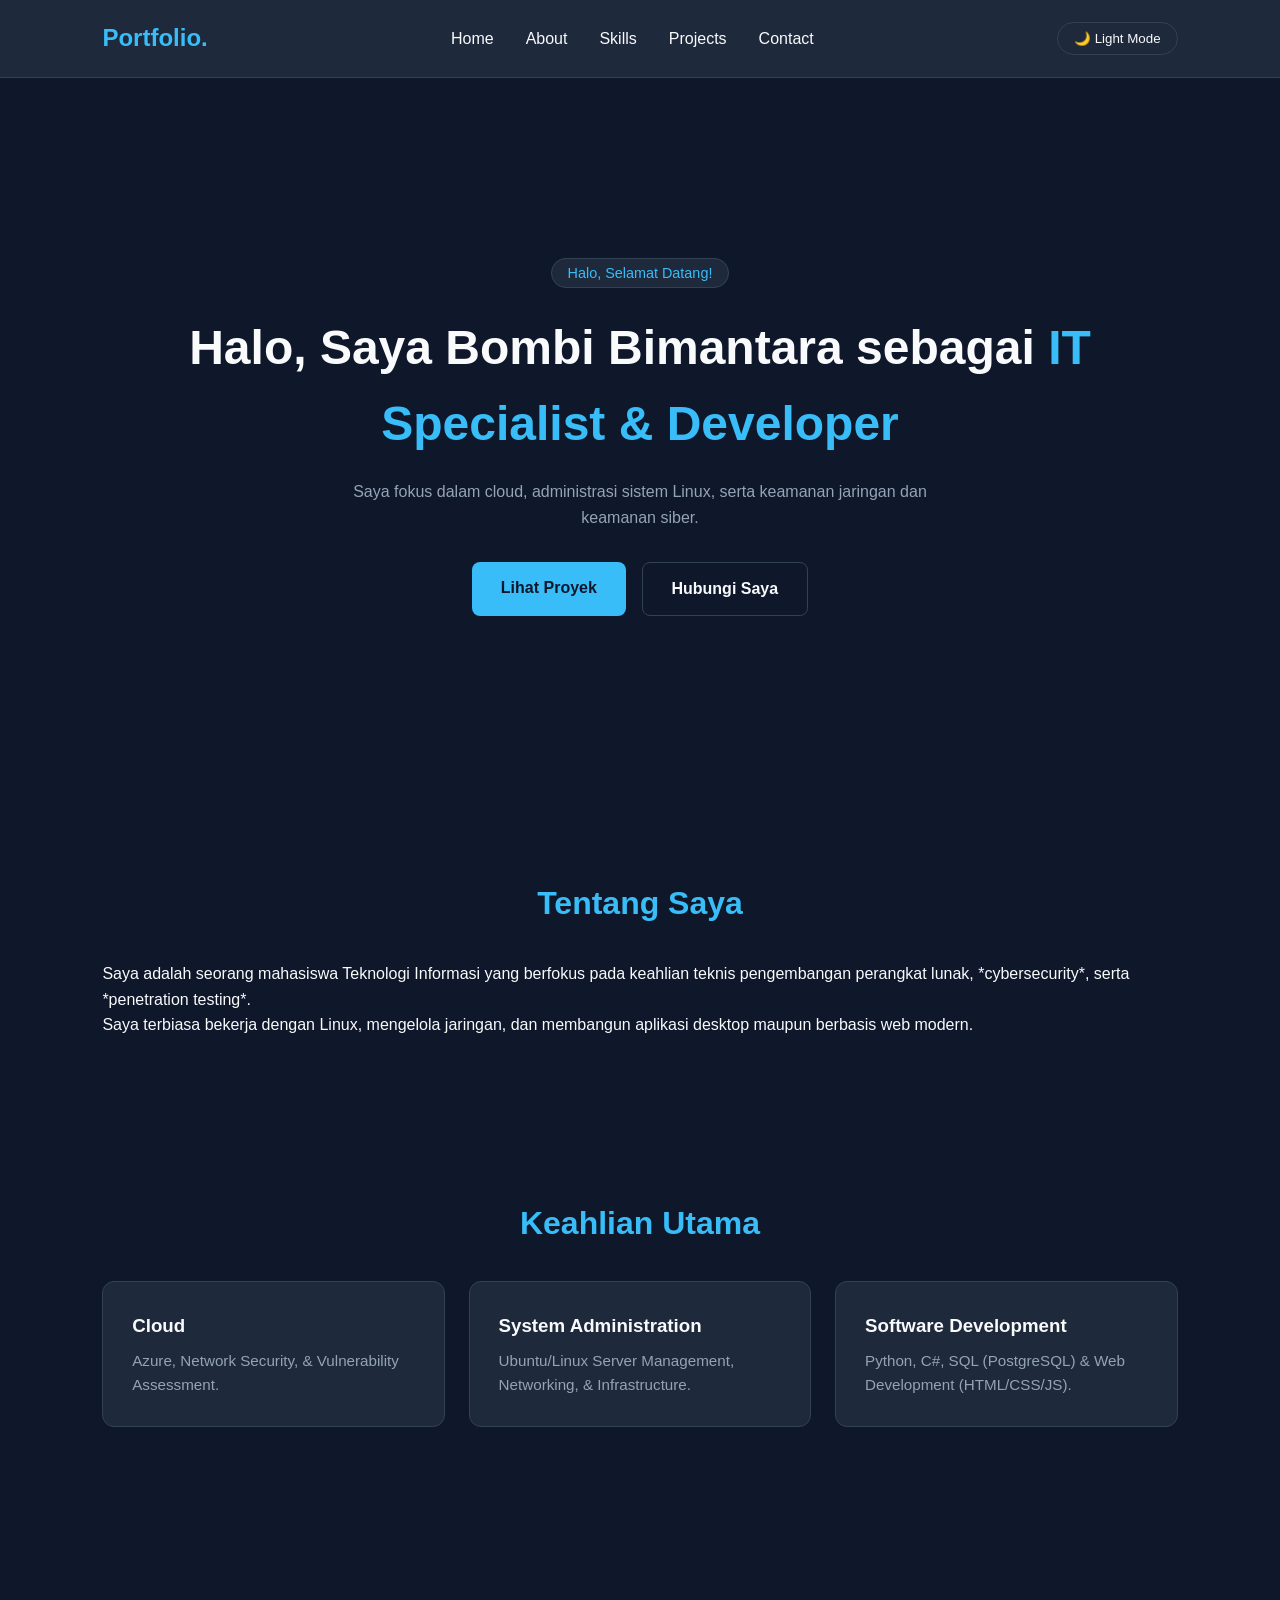
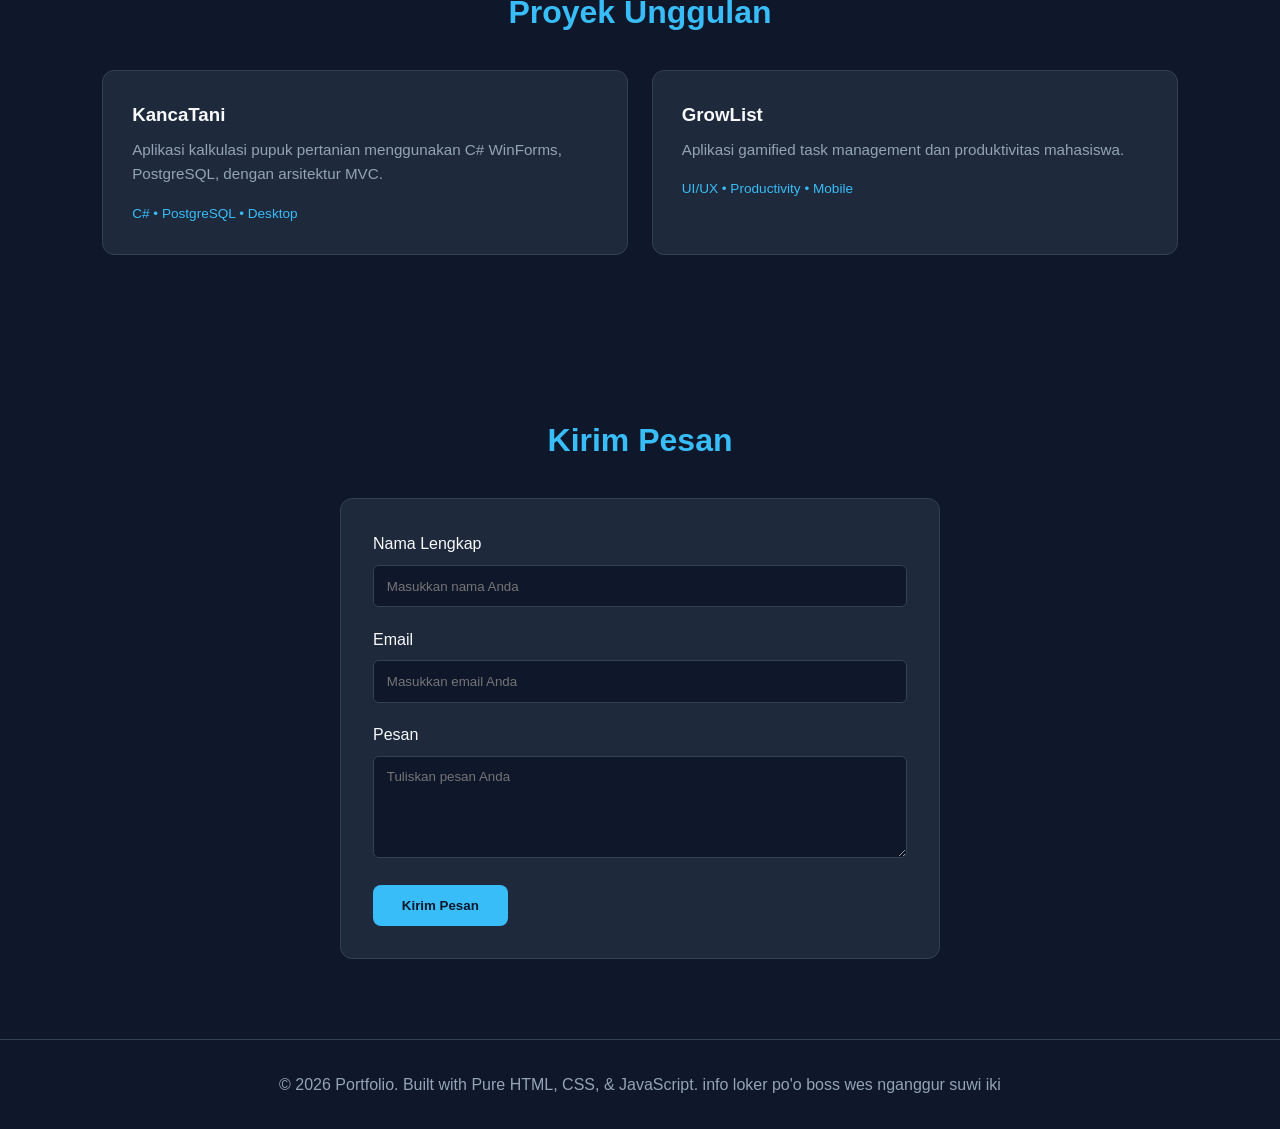
==== index.html @ 9822d159 "ngeluarin" ====
<!DOCTYPE html>
<html lang="en">
<head>
    <meta charset="UTF-8">
    <meta name="viewport" content="width=device-width, initial-scale=1.0">
    <link rel="stylesheet" href="/css/style.css">
    <title>PROFILE PERSONAL</title>
</head>
<body>
    <!-- navbar -->
    <header class="navbar">
        <div class="logo">Portfolio.</div>
        <nav>
            <ul class="nav-links" id="navLinks">
                <li><a href="#home">Home</a></li>
                <li><a href="#about">About</a></li>
                <li><a href="#skills">Skills</a></li>
                <li><a href="#projects">Projects</a></li>
                <li><a href="#contact">Contact</a></li>
            </ul>
        </nav>
        <div class="nav-actions">
            <button id="themeToggle" class="btn-theme">🌙 Light Mode</button>
            <div class="hamburger" id="hamburger">
                <span></span>
                <span></span>
                <span></span>
            </div>
        </div>
    </header>

    <!-- Content ato Hero Section -->
    <section id="home" class="hero">
        <div class="hero-content">
            <span class="badge">Halo, Selamat Datang!</span>
            <h1>Halo, Saya Bombi Bimantara sebagai <span class="highlight">IT Specialist & Developer</span></h1>
            <p>Saya fokus dalam cloud, administrasi sistem Linux, serta keamanan jaringan dan keamanan siber.</p>
            <div class="hero-buttons">
                <a href="#projects" class="btn primary">Lihat Proyek</a>
                <a href="#contact" class="btn secondary">Hubungi Saya</a>
            </div>
        </div>
    </section>

    <!-- About Section -->
    <section id="about" class="about">
        <h2 class="section-title">Tentang Saya</h2>
        <div class="about-container">
            <div class="about-text">
                <p>Saya adalah seorang mahasiswa Teknologi Informasi yang berfokus pada keahlian teknis pengembangan perangkat lunak, *cybersecurity*, serta *penetration testing*.</p>
                <p>Saya terbiasa bekerja dengan Linux, mengelola jaringan, dan membangun aplikasi desktop maupun berbasis web modern.</p>
            </div>
        </div>
    </section>

    <!-- Skills Section -->
    <section id="skills" class="skills">
        <h2 class="section-title">Keahlian Utama</h2>
        <div class="skills-grid">
            <div class="skill-card">
                <h3>Cloud</h3>
                <p>Azure, Network Security, & Vulnerability Assessment.</p>
            </div>
            <div class="skill-card">
                <h3>System Administration</h3>
                <p>Ubuntu/Linux Server Management, Networking, & Infrastructure.</p>
            </div>
            <div class="skill-card">
                <h3>Software Development</h3>
                <p>Python, C#, SQL (PostgreSQL) & Web Development (HTML/CSS/JS).</p>
            </div>
        </div>
    </section>

    <!-- Projects Section -->
    <section id="projects" class="projects">
        <h2 class="section-title">Proyek Unggulan</h2>
        <div class="projects-grid">
            <div class="project-card">
                <div class="project-info">
                    <h3>KancaTani</h3>
                    <p>Aplikasi kalkulasi pupuk pertanian menggunakan C# WinForms, PostgreSQL, dengan arsitektur MVC.</p>
                    <span class="tech-stack">C# • PostgreSQL • Desktop</span>
                </div>
            </div>
            <div class="project-card">
                <div class="project-info">
                    <h3>GrowList</h3>
                    <p>Aplikasi gamified task management dan produktivitas mahasiswa.</p>
                    <span class="tech-stack">UI/UX • Productivity • Mobile</span>
                </div>
            </div>
        </div>
    </section>

    <!-- Contact Section -->
    <section id="contact" class="contact">
        <h2 class="section-title">Kirim Pesan</h2>
        <form id="contactForm" class="contact-form">
            <div class="form-group">
                <label for="name">Nama Lengkap</label>
                <input type="text" id="name" required placeholder="Masukkan nama Anda">
            </div>
            <div class="form-group">
                <label for="email">Email</label>
                <input type="email" id="email" required placeholder="Masukkan email Anda">
            </div>
            <div class="form-group">
                <label for="message">Pesan</label>
                <textarea id="message" rows="5" required placeholder="Tuliskan pesan Anda"></textarea>
            </div>
            <button type="submit" class="btn primary">Kirim Pesan</button>
        </form>
        <div id="formNotification" class="notification hidden"></div>
    </section>

    <!-- Footer -->
    <footer>
        <p>&copy; 2026 Portfolio. Built with Pure HTML, CSS, & JavaScript. info loker po'o boss wes nganggur suwi iki</p>
    </footer>

    <!-- Link External JavaScript -->
    <script src="/js/script.js"></script>
</body>
</html>
---- css/style.css ----
* {
    margin: 0;
    padding: 0;
    box-sizing: border-box;
    font-family: 'Segoe UI', Tahoma, Geneva, Verdana, sans-serif;
    transition: background-color 0.3s, color 0.3s;
}

/* Dark Mode cuy */
:root {
    --bg-color: #0f172a;
    --card-bg: #1e293b;
    --text-color: #f8fafc;
    --text-muted: #94a3b8;
    --primary-color: #38bdf8;
    --primary-hover: #0284c7;
    --border-color: #334155;
}


body.light-theme {
    --bg-color: #f8fafc;
    --card-bg: #ffffff;
    --text-color: #0f172a;
    --text-muted: #64748b;
    --primary-color: #0284c7;
    --primary-hover: #0369a1;
    --border-color: #e2e8f0;
}

body {
    background-color: var(--bg-color);
    color: var(--text-color);
    line-height: 1.6;
}


.navbar {
    display: flex;
    justify-content: space-between;
    align-items: center;
    padding: 1.2rem 8%;
    background-color: var(--card-bg);
    border-bottom: 1px solid var(--border-color);
    position: sticky;
    top: 0;
    z-index: 1000;
}

.logo {
    font-size: 1.5rem;
    font-weight: 700;
    color: var(--primary-color);
}

.nav-links {
    display: flex;
    list-style: none;
    gap: 2rem;
}

.nav-links a {
    color: var(--text-color);
    text-decoration: none;
    font-weight: 500;
}

.nav-links a:hover {
    color: var(--primary-color);
}

.nav-actions {
    display: flex;
    align-items: center;
    gap: 1rem;
}

.btn-theme {
    background: transparent;
    border: 1px solid var(--border-color);
    color: var(--text-color);
    padding: 0.5rem 1rem;
    border-radius: 20px;
    cursor: pointer;
}

.hamburger {
    display: none;
    flex-direction: column;
    gap: 5px;
    cursor: pointer;
}

.hamburger span {
    width: 25px;
    height: 3px;
    background-color: var(--text-color);
    border-radius: 2px;
}


section {
    padding: 5rem 8%;
}

.section-title {
    font-size: 2rem;
    margin-bottom: 2rem;
    text-align: center;
    color: var(--primary-color);
}


.hero {
    min-height: 80vh;
    display: flex;
    align-items: center;
    justify-content: center;
    text-align: center;
}

.badge {
    background-color: var(--card-bg);
    border: 1px solid var(--border-color);
    padding: 0.4rem 1rem;
    border-radius: 20px;
    font-size: 0.9rem;
    color: var(--primary-color);
}

.hero h1 {
    font-size: 3rem;
    margin: 1.5rem 0 1rem 0;
}

.highlight {
    color: var(--primary-color);
}

.hero p {
    color: var(--text-muted);
    max-width: 600px;
    margin: 0 auto 2rem auto;
}

.hero-buttons {
    display: flex;
    gap: 1rem;
    justify-content: center;
}

.btn {
    padding: 0.8rem 1.8rem;
    border-radius: 8px;
    text-decoration: none;
    font-weight: 600;
    cursor: pointer;
    border: none;
}

.btn.primary {
    background-color: var(--primary-color);
    color: #0f172a;
}

.btn.primary:hover {
    background-color: var(--primary-hover);
}

.btn.secondary {
    background-color: transparent;
    border: 1px solid var(--border-color);
    color: var(--text-color);
}

/* Skills & Projects Grid */
.skills-grid, .projects-grid {
    display: grid;
    grid-template-columns: repeat(auto-fit, minmax(280px, 1fr));
    gap: 1.5rem;
}

.skill-card, .project-card {
    background-color: var(--card-bg);
    padding: 1.8rem;
    border-radius: 12px;
    border: 1px solid var(--border-color);
}

.skill-card h3, .project-card h3 {
    margin-bottom: 0.5rem;
}

.skill-card p, .project-card p {
    color: var(--text-muted);
    font-size: 0.95rem;
}

.tech-stack {
    display: inline-block;
    margin-top: 1rem;
    font-size: 0.85rem;
    color: var(--primary-color);
}

/* Contact Form */
.contact-form {
    max-width: 600px;
    margin: 0 auto;
    background-color: var(--card-bg);
    padding: 2rem;
    border-radius: 12px;
    border: 1px solid var(--border-color);
}

.form-group {
    margin-bottom: 1.2rem;
}

.form-group label {
    display: block;
    margin-bottom: 0.5rem;
}

.form-group input, .form-group textarea {
    width: 100%;
    padding: 0.8rem;
    border-radius: 6px;
    border: 1px solid var(--border-color);
    background-color: var(--bg-color);
    color: var(--text-color);
}

.notification {
    margin-top: 1rem;
    padding: 1rem;
    border-radius: 6px;
    text-align: center;
    background-color: #10b981;
    color: white;
}

.notification.hidden {
    display: none;
}


footer {
    text-align: center;
    padding: 2rem;
    border-top: 1px solid var(--border-color);
    color: var(--text-muted);
}

/* Responsif Mobile & Tablet */
@media (max-width: 768px) {
    .hamburger {
        display: flex;
    }

    .nav-links {
        position: absolute;
        top: 100%;
        left: 0;
        width: 100%;
        background-color: var(--card-bg);
        flex-direction: column;
        align-items: center;
        padding: 1.5rem 0;
        gap: 1.5rem;
        border-bottom: 1px solid var(--border-color);
        display: none;
    }

    .nav-links.active {
        display: flex;
    }

    .hero h1 {
        font-size: 2.2rem;
    }
}
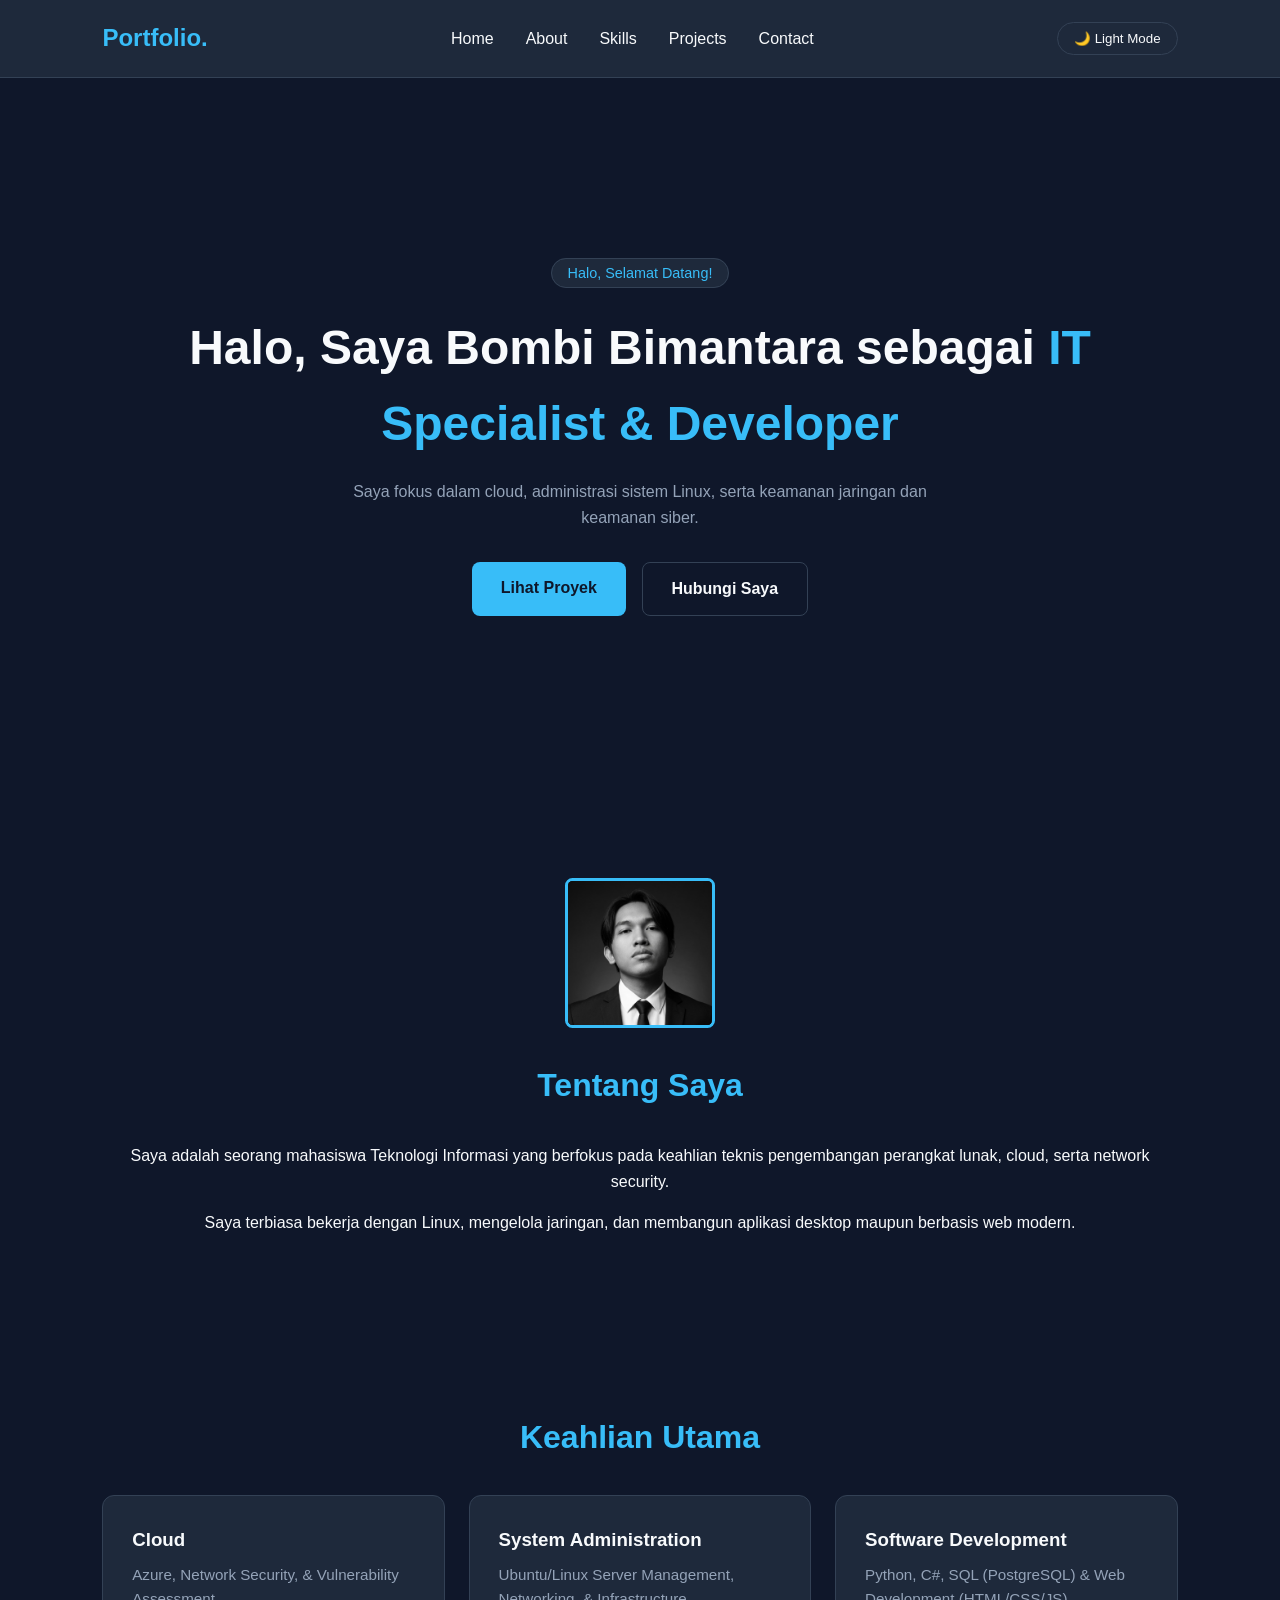
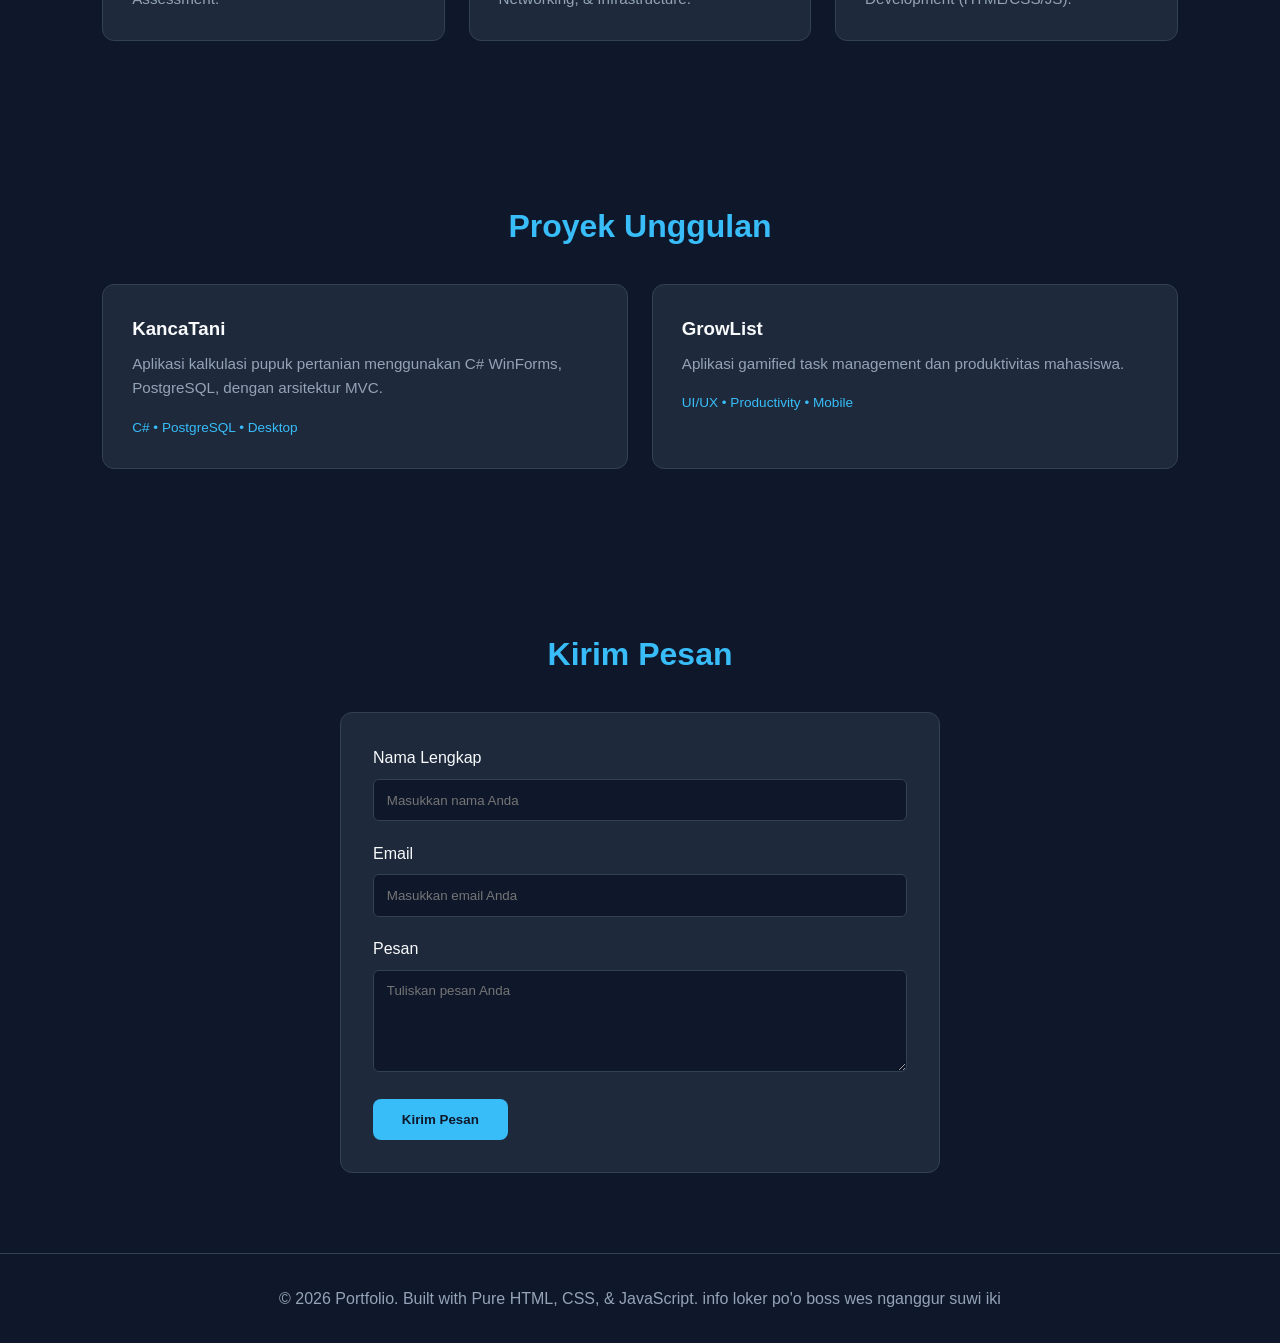
==== commit d4d7e62b: "TAMBAHIN FOTO DOANG" ====
--- a/index.html
+++ b/index.html
@@ -3,7 +3,7 @@
 <head>
     <meta charset="UTF-8">
     <meta name="viewport" content="width=device-width, initial-scale=1.0">
-    <link rel="stylesheet" href="/css/style.css">
+    <link rel="stylesheet" href="css/style.css">
     <title>PROFILE PERSONAL</title>
 </head>
 <body>
@@ -44,11 +44,12 @@
 
     <!-- About Section -->
     <section id="about" class="about">
+        <img src="picture/foto-kotak.jpg" alt="Profile Picture" class="profile-img">
         <h2 class="section-title">Tentang Saya</h2>
         <div class="about-container">
             <div class="about-text">
-                <p>Saya adalah seorang mahasiswa Teknologi Informasi yang berfokus pada keahlian teknis pengembangan perangkat lunak, *cybersecurity*, serta *penetration testing*.</p>
-                <p>Saya terbiasa bekerja dengan Linux, mengelola jaringan, dan membangun aplikasi desktop maupun berbasis web modern.</p>
+                <p class="p1">Saya adalah seorang mahasiswa Teknologi Informasi yang berfokus pada keahlian teknis pengembangan perangkat lunak, cloud, serta network security.</p>
+                <p class="p2">Saya terbiasa bekerja dengan Linux, mengelola jaringan, dan membangun aplikasi desktop maupun berbasis web modern.</p>
             </div>
         </div>
     </section>
@@ -120,6 +121,6 @@
     </footer>
 
     <!-- Link External JavaScript -->
-    <script src="/js/script.js"></script>
+    <script src="js/script.js"></script>
 </body>
 </html>
--- a/css/style.css
+++ b/css/style.css
@@ -109,6 +109,26 @@
     margin-bottom: 2rem;
     text-align: center;
     color: var(--primary-color);
+}
+
+.profile-img {
+    display: block;
+    margin: 0 auto 2rem auto;
+    width: 150px;
+    height: 150px;
+    border-radius: 5%;
+    object-fit: cover;
+    border: 3px solid var(--primary-color);
+}
+
+.p1{
+    text-align: center;
+    margin-bottom: 1rem; 
+}
+
+.p2{
+    text-align: center;
+    margin-bottom: 1rem; 
 }
 
 
